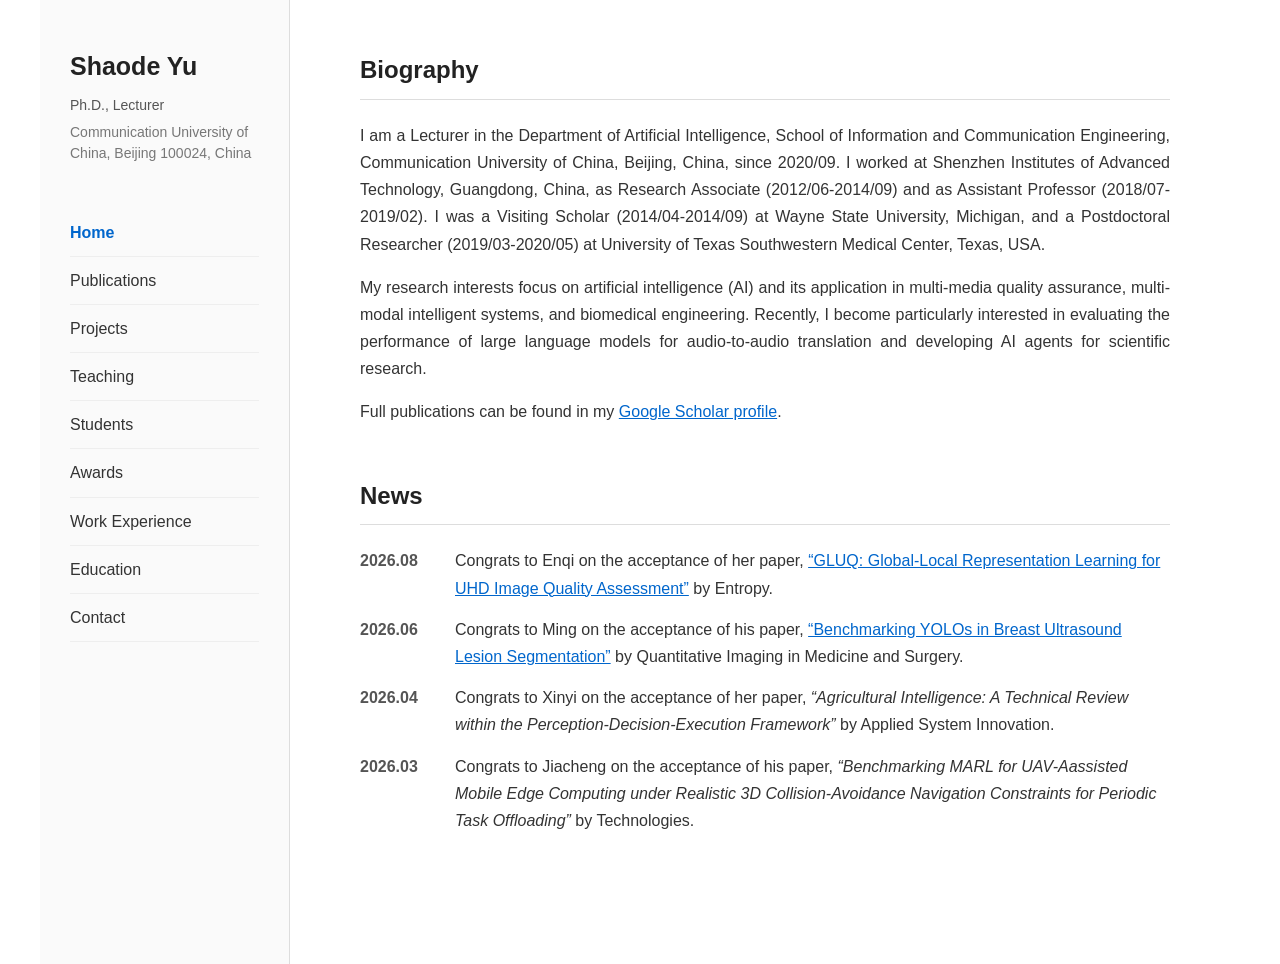
==== index.html @ a2f4016d "Update index.html" ====
<!DOCTYPE html>
<html lang="en">

<head>
    <!-- 字符编码，保证中文、英文都正常显示 -->
    <meta charset="UTF-8">

    <!-- 让网页在手机和平板上正常缩放 -->
    <meta name="viewport" content="width=device-width, initial-scale=1.0">

    <!-- 浏览器标签页显示的标题 -->
    <title>Shaode Yu | Personal Homepage</title>

    <!-- 引入统一的 CSS 样式文件 -->
    <link rel="stylesheet" href="style.css">
</head>


<body>

    <!--
        整个页面的总容器
        里面包含：
        1. 左侧 sidebar
        2. 右侧 main content
    -->
    <div class="page-container">


        <!-- =====================================================
             左侧导航栏
        ====================================================== -->
        <aside class="sidebar">

            <!-- 姓名 -->
            <div class="profile-block">

                <h1 class="profile-name">
                    Shaode Yu
                </h1>

                <p class="profile-title">
                    Ph.D., Lecturer
                </p>

                <p class="profile-affiliation">
                    Communication University of China, Beijing 100024, China
                </p>

            </div>


            <!-- 导航菜单 -->
            <nav class="menu">

                <a href="index.html" class="active">
                    Home
                </a>

                <a href="publications.html">
                    Publications
                </a>

                <a href="projects.html">
                    Projects
                </a>

                <a href="teaching.html">
                    Teaching
                </a>

                <a href="students.html">
                    Students
                </a>

                <a href="awards.html">
                    Awards
                </a>

                <a href="work.html">
                    Work Experience
                </a>

                <a href="education.html">
                    Education
                </a>
                
                <a href="contact.html">
                    Contact
                </a>

            </nav>


        </aside>



        <!-- =====================================================
             右侧主要内容
        ====================================================== -->
        <main class="content">


            <!-- =========================
                 Biography
            ========================== -->
            <section class="section">

                <h2>Biography</h2>

                <p>
                    I am a Lecturer in the Department of Artificial Intelligence, School of Information and Communication Engineering, 
                    Communication University of China, Beijing, China, since 2020/09. 
                    I worked at Shenzhen Institutes of Advanced Technology, Guangdong, China, 
                    as Research Associate (2012/06-2014/09) and as Assistant Professor (2018/07-2019/02). 
                    I was a Visiting Scholar (2014/04-2014/09) at Wayne State University, Michigan, 
                    and a Postdoctoral Researcher (2019/03-2020/05) at University of Texas Southwestern Medical Center, Texas, USA. 
                </p>

                <p>
                    My research interests focus on artificial intelligence (AI) and its application in multi-media quality assurance, 
                    multi-modal intelligent systems, and biomedical engineering. 
                    Recently, I become particularly interested in evaluating the performance of large language models 
                    for audio-to-audio translation and developing AI agents for scientific research.
                </p>

                <p>
                    Full publications can be found in my <a href="https://scholar.google.com/citations?user=_C29QQoAAAAJ&hl=en&oi=ao">Google Scholar profile</a>.
                </p>

            </section>



            <!-- =========================
                 News
            ========================== -->
            <section class="section">

                <h2>News</h2>

                <div class="news-list">

                    <div class="news-item">

                        <span class="news-date">
                            2026.08
                        </span>

                        <span class="news-content">
                            Congrats to Enqi on the acceptance of her paper, 
                            <a href="https://www.mdpi.com/1099-4300/28/8/861">“GLUQ: Global-Local Representation Learning for UHD Image Quality Assessment”</a>
                            by Entropy.
                        </span>

                    </div>


                    <div class="news-item">

                        <span class="news-date">
                            2026.06
                        </span>

                        <span class="news-content">
                            Congrats to Ming on the acceptance of his paper, 
                            <a href="https://qims.amegroups.org/article/view/154956">“Benchmarking YOLOs in Breast Ultrasound Lesion Segmentation”</a>
                            by Quantitative Imaging in Medicine and Surgery.
                        </span>

                    </div>


                    <div class="news-item">

                        <span class="news-date">
                            2026.04
                        </span>

                        <span class="news-content">
                            Congrats to Xinyi on the acceptance of her paper, 
                            <em>“Agricultural Intelligence: A Technical Review within the Perception-Decision-Execution Framework”</em> 
                            by Applied System Innovation.
                        </span>

                    </div>


                    <div class="news-item">

                        <span class="news-date">
                            2026.03
                        </span>

                        <span class="news-content">
                            Congrats to Jiacheng on the acceptance of his paper, 
                            <em>“Benchmarking MARL for UAV-Aassisted Mobile Edge Computing under Realistic 3D Collision-Avoidance Navigation Constraints for Periodic Task Offloading”</em> 
                            by Technologies.
                        </span>

                    </div>

                </div>

            </section>


        </main>

    </div>

</body>

</html>
---- style.css ----
/* ============================================================
   1. 全局设置
============================================================ */


/*
 * box-sizing: border-box
 *
 * 非常建议所有现代网页都加入。
 *
 * 默认情况下：
 * width = 内容宽度
 *
 * 加上 border-box 后：
 * width = 内容 + padding + border
 *
 * 这样布局更容易计算。
 */
* {
    box-sizing: border-box;
}


/*
 * body 是整个网页
 */
body {

    /* 去掉浏览器默认外边距 */
    margin: 0;

    padding: 0;


    /*
     * 字体
     *
     * Arial：Windows / Linux 常见
     * Helvetica：macOS 常见
     * sans-serif：如果前面的字体都没有，就使用系统无衬线字体
     */
    font-family:
        Arial,
        Helvetica,
        sans-serif;


    /* 正文字体颜色 */
    color: #333333;


    /* 页面背景 */
    background-color: #ffffff;


    /*
     * 行高
     *
     * 1.7 表示：
     * 行距大约为字体大小的 1.7 倍
     *
     * 对学术主页比较舒服
     */
    line-height: 1.7;


    /* 正文字号 */
    font-size: 16px;
}




/* ============================================================
   2. 整体页面布局
============================================================ */

.page-container {

    /*
     * Flex 布局
     *
     * 让 sidebar 和 content 横向排列
     */
    display: flex;


    /*
     * 页面最大宽度
     *
     * 即使显示器很宽，
     * 网页内容也不会无限变宽。
     */
    max-width: 1200px;


    /*
     * margin: 0 auto
     *
     * 上下边距 = 0
     * 左右自动
     *
     * 最终效果：
     * 整个网站水平居中
     */
    margin: 0 auto;


    /*
     * 最小高度为一个完整浏览器窗口
     */
    min-height: 100vh;
}




/* ============================================================
   3. 左侧 Sidebar
============================================================ */

.sidebar {

    /*
     * 固定宽度
     */
    width: 250px;


    /*
     * 防止 sidebar 被 Flex 压缩
     */
    flex-shrink: 0;


    /*
     * 内部留白
     *
     * 上下 50px
     * 左右 30px
     */
    padding: 50px 30px;


    /*
     * 右侧边界线
     */
    border-right: 1px solid #dddddd;


    /*
     * 非纯白背景
     *
     * 很浅的灰色
     */
    background-color: #fafafa;
}




/* ============================================================
   4. 左侧个人信息
============================================================ */

.profile-block {

    margin-bottom: 45px;
}


.profile-name {

    /*
     * 去掉 h1 默认上下间距
     */
    margin: 0 0 12px 0;


    font-size: 25px;

    font-weight: 600;

    line-height: 1.3;

    color: #222222;
}


.profile-title {

    margin: 0 0 6px 0;

    font-size: 14px;

    color: #555555;

    line-height: 1.5;
}


.profile-affiliation {

    margin: 0;

    font-size: 14px;

    color: #777777;

    line-height: 1.5;
}




/* ============================================================
   5. 左侧导航菜单
============================================================ */

.menu {

    /*
     * 将菜单变成 Flex
     */
    display: flex;


    /*
     * 纵向排列
     *
     * 默认 flex 是横向
     * column 改成上下排列
     */
    flex-direction: column;


    margin-bottom: 50px;
}




.menu a {

    /*
     * 去掉超链接默认下划线
     */
    text-decoration: none;


    color: #333333;


    /*
     * 上下各 10px
     */
    padding: 10px 0;


    font-size: 16px;


    /*
     * 每个菜单之间放一条非常浅的线
     */
    border-bottom: 1px solid #eeeeee;


    /*
     * 颜色变化动画
     */
    transition: color 0.2s ease;
}




/*
 * 鼠标移动到菜单上
 */
.menu a:hover {

    color: #0066cc;
}




/*
 * 当前页面
 *
 * 首页中：
 *
 * <a href="index.html" class="active">
 *
 * 所以 Home 会显示为蓝色和粗体
 */
.menu a.active {

    color: #0066cc;

    font-weight: 600;
}




/* ============================================================
   6. Sidebar 底部
============================================================ */

.sidebar-footer {

    font-size: 13px;

    color: #777777;
}


.sidebar-footer p {

    margin: 0 0 3px 0;
}


.sidebar-footer a {

    color: #555555;

    text-decoration: none;

    word-break: break-word;
}


.sidebar-footer a:hover {

    color: #0066cc;

    text-decoration: underline;
}




/* ============================================================
   7. 右侧正文
============================================================ */

.content {

    /*
     * flex: 1
     *
     * Sidebar 固定 250px，
     * 剩余空间全部给 content
     */
    flex: 1;


    /*
     * 正文留白
     */
    padding: 50px 70px 80px 70px;


    /*
     * 防止正文太宽
     */
    min-width: 0;
}




/* ============================================================
   8. Section
============================================================ */

.section {

    margin-bottom: 50px;
}




/* ============================================================
   9. 标题
============================================================ */

.section h2 {

    margin-top: 0;

    margin-bottom: 22px;


    /*
     * 标题大小
     */
    font-size: 24px;


    /*
     * 不是特别粗
     */
    font-weight: 600;


    color: #222222;


    /*
     * 标题下面增加一条线
     */
    padding-bottom: 8px;

    border-bottom: 1px solid #dddddd;
}




/* ============================================================
   10. 正文段落
============================================================ */

.section p {

    margin-top: 0;

    margin-bottom: 16px;


    /*
     * 文本两端对齐
     *
     * 学术主页常见
     */
    text-align: justify;
}




/* ============================================================
   11. Research Interests
============================================================ */

.interest-list {

    margin: 0;

    padding-left: 22px;
}


.interest-list li {

    margin-bottom: 7px;
}




/* ============================================================
   12. News
============================================================ */

.news-list {

    display: flex;

    flex-direction: column;

    gap: 14px;
}




.news-item {

    /*
     * 每条新闻本身也使用 Flex
     *
     * 左边日期
     * 右边新闻
     */
    display: flex;


    /*
     * 日期和新闻之间距离
     */
    gap: 20px;
}




.news-date {

    /*
     * 日期固定宽度
     *
     * 防止每条新闻文本起始位置不一样
     */
    width: 75px;

    flex-shrink: 0;


    color: #555555;

    font-weight: 600;
}




.news-content {

    flex: 1;
}




/* ============================================================
   13. 普通超链接
============================================================ */

a {

    color: #0066cc;
}


a:hover {

    color: #004999;
}




/* ============================================================
   14. 平板适配
============================================================ */

@media (max-width: 900px) {

    .sidebar {

        width: 220px;

        padding: 40px 25px;
    }


    .content {

        padding: 40px 40px 70px 40px;
    }

}




/* ============================================================
   15. 手机适配
============================================================ */

@media (max-width: 700px) {

    /*
     * 手机上不再左右排列
     *
     * 改成：
     *
     * sidebar
     * -------
     * content
     */
    .page-container {

        flex-direction: column;
    }


    .sidebar {

        width: 100%;

        padding: 25px;


        border-right: none;

        border-bottom: 1px solid #dddddd;
    }


    .profile-block {

        margin-bottom: 20px;
    }


    /*
     * 手机上的导航菜单改成横向
     */
    .menu {

        flex-direction: row;

        flex-wrap: wrap;

        gap: 8px 20px;

        margin-bottom: 20px;
    }


    .menu a {

        padding: 4px 0;

        border-bottom: none;
    }


    .sidebar-footer {

        display: none;
    }


    .content {

        padding: 30px 25px 50px 25px;
    }


    /*
     * 手机上 News 改成上下显示
     */
    .news-item {

        display: block;
    }


    .news-date {

        display: block;

        width: auto;

        margin-bottom: 2px;
    }

}
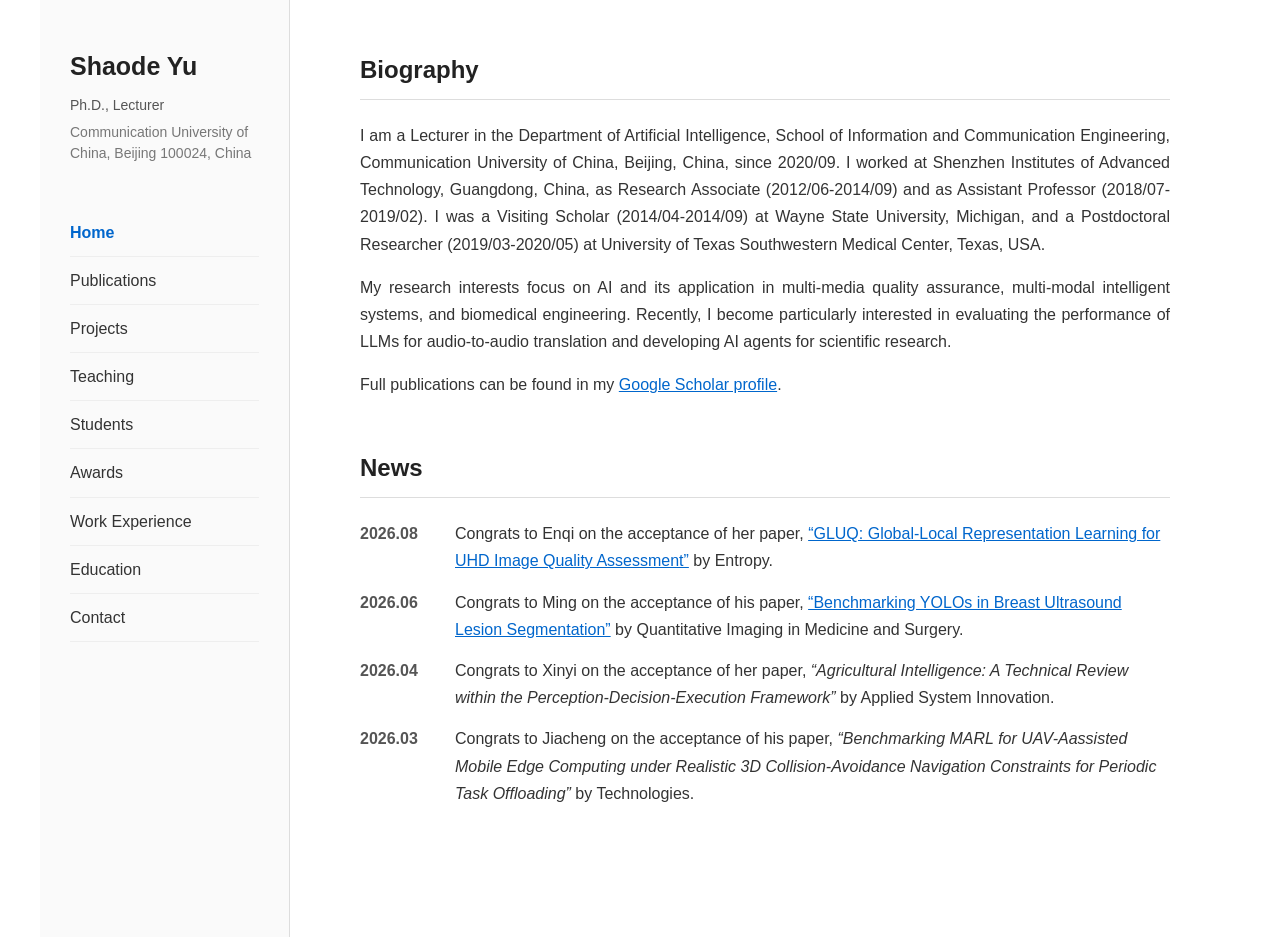
==== commit e4a5aab8: "Update index.html" ====
--- a/index.html
+++ b/index.html
@@ -119,9 +119,9 @@
                 </p>
 
                 <p>
-                    My research interests focus on artificial intelligence (AI) and its application in multi-media quality assurance, 
+                    My research interests focus on AI and its application in multi-media quality assurance, 
                     multi-modal intelligent systems, and biomedical engineering. 
-                    Recently, I become particularly interested in evaluating the performance of large language models 
+                    Recently, I become particularly interested in evaluating the performance of LLMs 
                     for audio-to-audio translation and developing AI agents for scientific research.
                 </p>
 
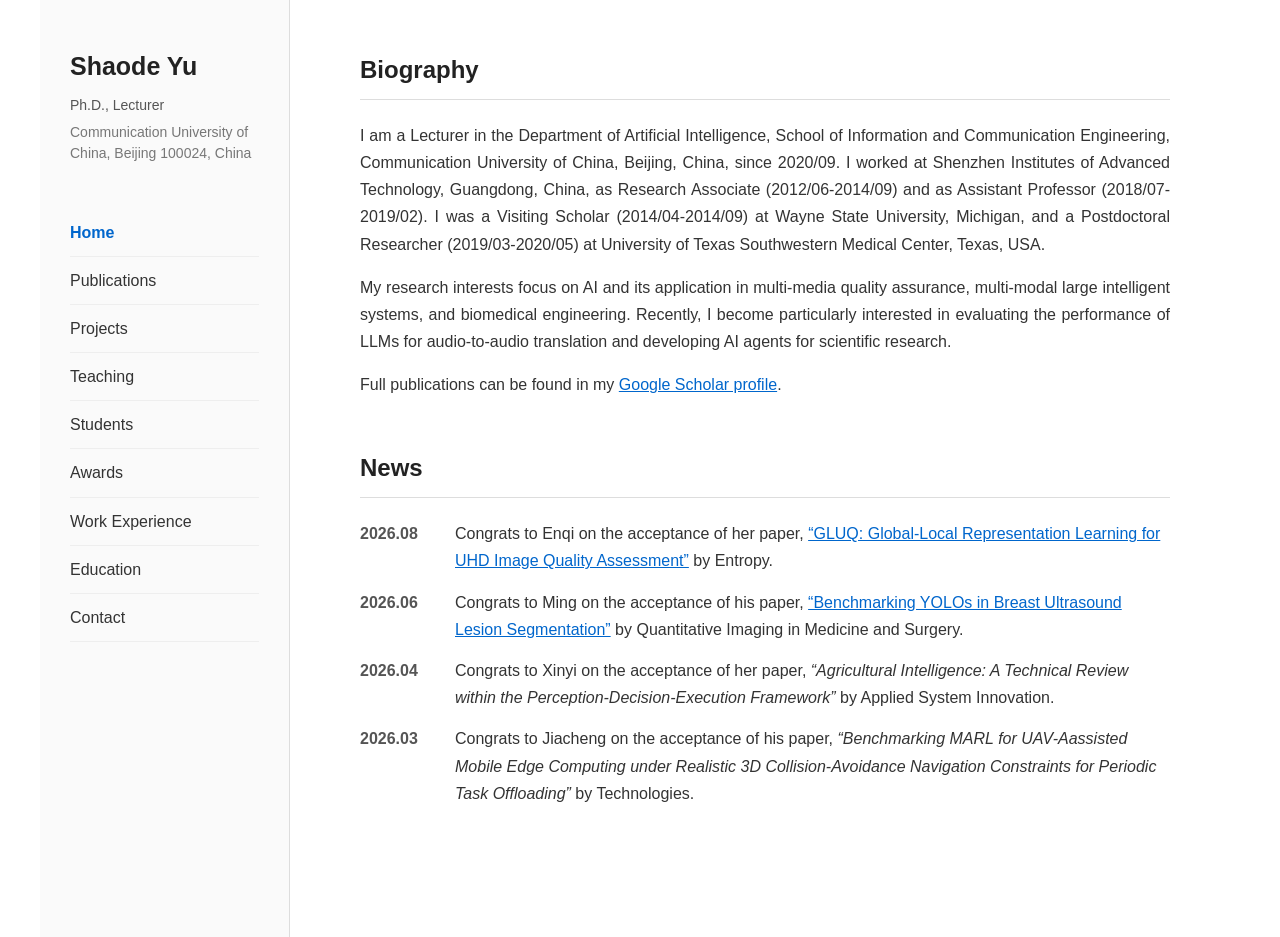
==== commit 6381157c: "Update index.html" ====
--- a/index.html
+++ b/index.html
@@ -120,7 +120,7 @@
 
                 <p>
                     My research interests focus on AI and its application in multi-media quality assurance, 
-                    multi-modal intelligent systems, and biomedical engineering. 
+                    multi-modal large intelligent systems, and biomedical engineering. 
                     Recently, I become particularly interested in evaluating the performance of LLMs 
                     for audio-to-audio translation and developing AI agents for scientific research.
                 </p>
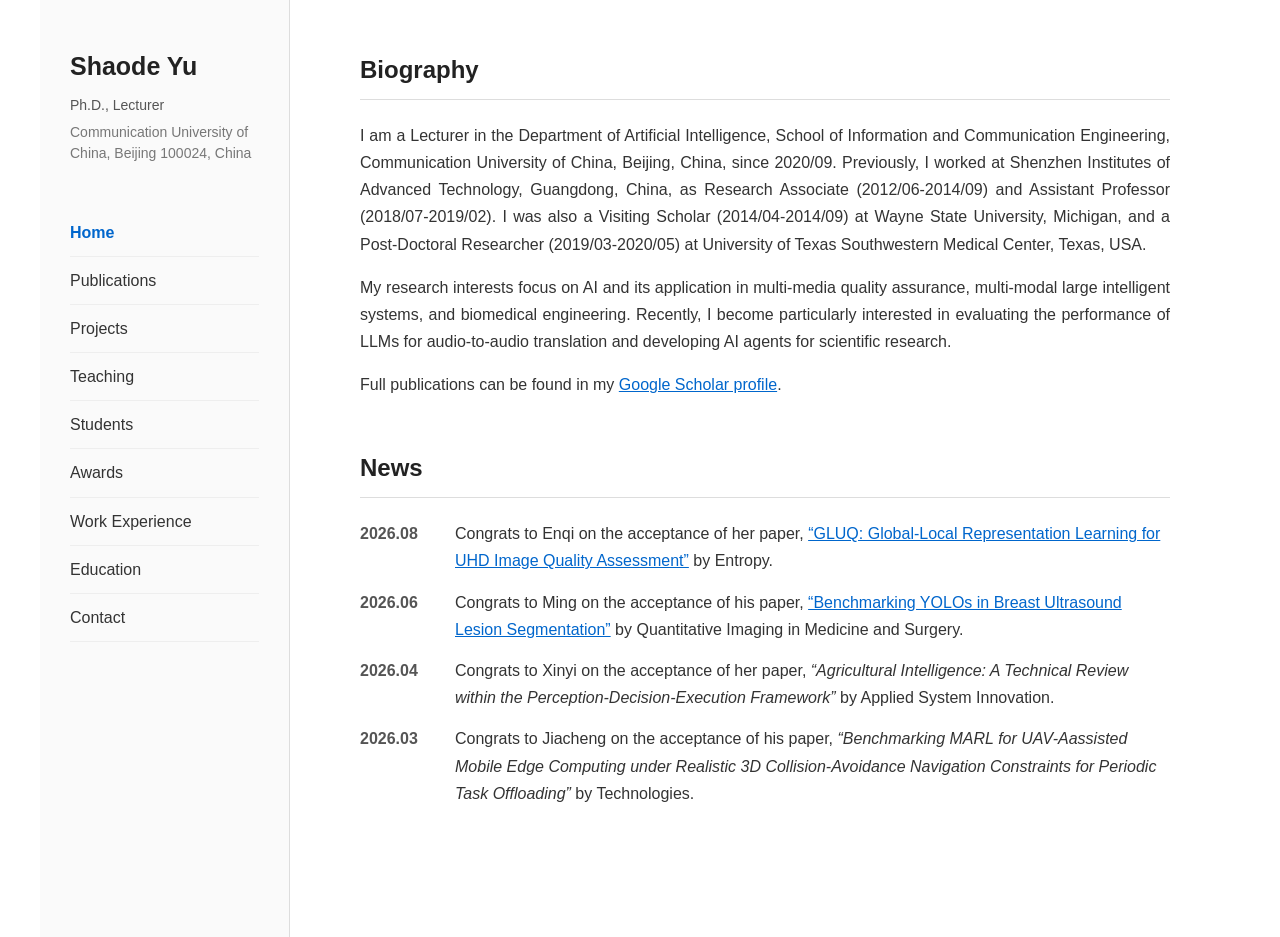
==== commit 8ef063fe: "Update index.html" ====
--- a/index.html
+++ b/index.html
@@ -112,10 +112,10 @@
                 <p>
                     I am a Lecturer in the Department of Artificial Intelligence, School of Information and Communication Engineering, 
                     Communication University of China, Beijing, China, since 2020/09. 
-                    I worked at Shenzhen Institutes of Advanced Technology, Guangdong, China, 
-                    as Research Associate (2012/06-2014/09) and as Assistant Professor (2018/07-2019/02). 
-                    I was a Visiting Scholar (2014/04-2014/09) at Wayne State University, Michigan, 
-                    and a Postdoctoral Researcher (2019/03-2020/05) at University of Texas Southwestern Medical Center, Texas, USA. 
+                    Previously, I worked at Shenzhen Institutes of Advanced Technology, Guangdong, China, 
+                    as Research Associate (2012/06-2014/09) and Assistant Professor (2018/07-2019/02). 
+                    I was also a Visiting Scholar (2014/04-2014/09) at Wayne State University, Michigan, 
+                    and a Post-Doctoral Researcher (2019/03-2020/05) at University of Texas Southwestern Medical Center, Texas, USA. 
                 </p>
 
                 <p>
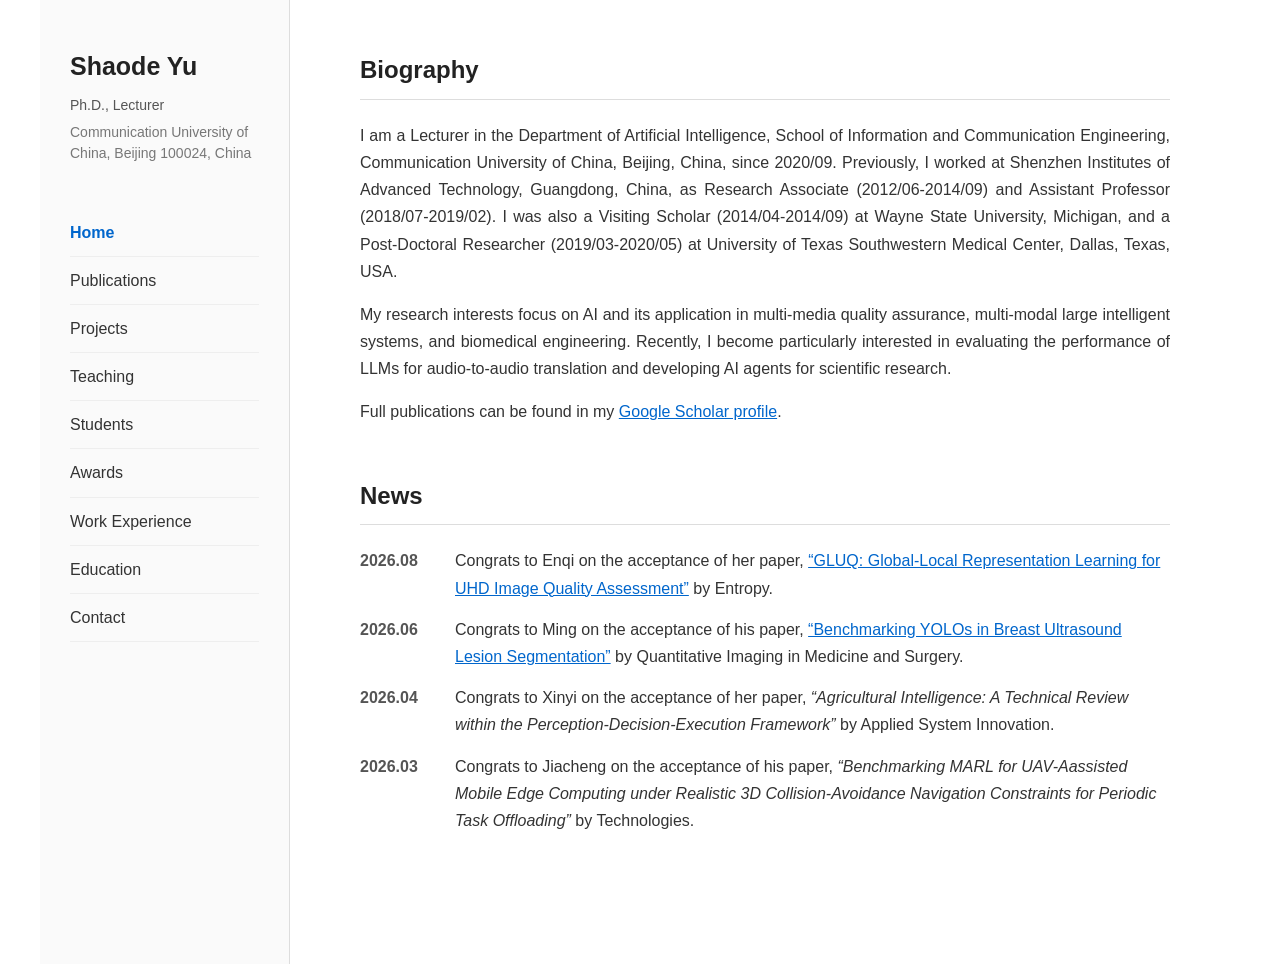
==== commit 35450dd4: "Update index.html" ====
--- a/index.html
+++ b/index.html
@@ -115,7 +115,7 @@
                     Previously, I worked at Shenzhen Institutes of Advanced Technology, Guangdong, China, 
                     as Research Associate (2012/06-2014/09) and Assistant Professor (2018/07-2019/02). 
                     I was also a Visiting Scholar (2014/04-2014/09) at Wayne State University, Michigan, 
-                    and a Post-Doctoral Researcher (2019/03-2020/05) at University of Texas Southwestern Medical Center, Texas, USA. 
+                    and a Post-Doctoral Researcher (2019/03-2020/05) at University of Texas Southwestern Medical Center, Dallas, Texas, USA. 
                 </p>
 
                 <p>
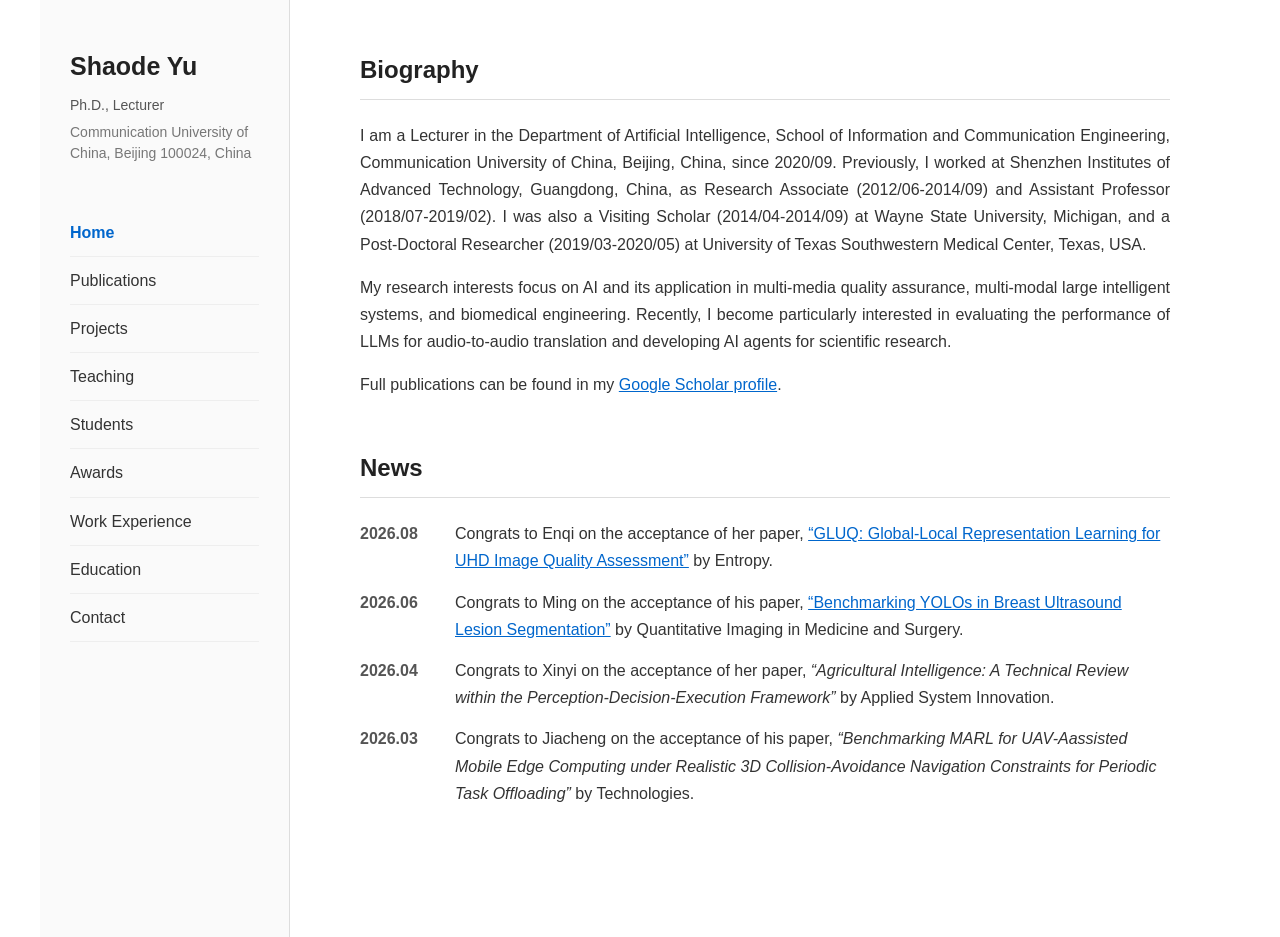
==== commit 9e294b00: "Update index.html" ====
--- a/index.html
+++ b/index.html
@@ -115,7 +115,7 @@
                     Previously, I worked at Shenzhen Institutes of Advanced Technology, Guangdong, China, 
                     as Research Associate (2012/06-2014/09) and Assistant Professor (2018/07-2019/02). 
                     I was also a Visiting Scholar (2014/04-2014/09) at Wayne State University, Michigan, 
-                    and a Post-Doctoral Researcher (2019/03-2020/05) at University of Texas Southwestern Medical Center, Dallas, Texas, USA. 
+                    and a Post-Doctoral Researcher (2019/03-2020/05) at University of Texas Southwestern Medical Center, Texas, USA. 
                 </p>
 
                 <p>
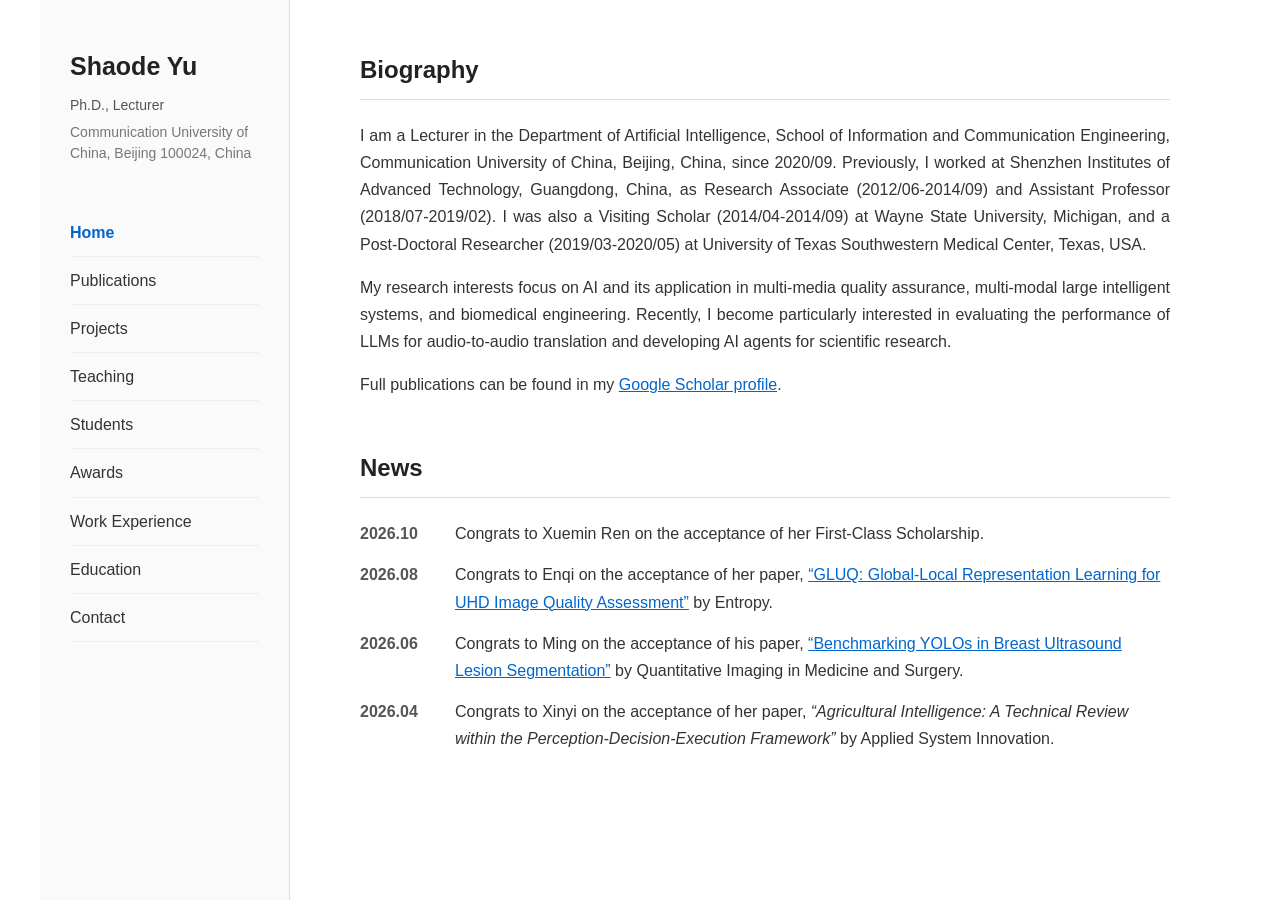
==== commit e448af8c: "Update index.html" ====
--- a/index.html
+++ b/index.html
@@ -145,6 +145,19 @@
                     <div class="news-item">
 
                         <span class="news-date">
+                            2026.10
+                        </span>
+
+                        <span class="news-content">
+                            Congrats to Xuemin Ren on the acceptance of her First-Class Scholarship.
+                        </span>
+
+                    </div>
+
+                    
+                    <div class="news-item">
+
+                        <span class="news-date">
                             2026.08
                         </span>
 
@@ -187,20 +200,6 @@
                     </div>
 
 
-                    <div class="news-item">
-
-                        <span class="news-date">
-                            2026.03
-                        </span>
-
-                        <span class="news-content">
-                            Congrats to Jiacheng on the acceptance of his paper, 
-                            <em>“Benchmarking MARL for UAV-Aassisted Mobile Edge Computing under Realistic 3D Collision-Avoidance Navigation Constraints for Periodic Task Offloading”</em> 
-                            by Technologies.
-                        </span>
-
-                    </div>
-
                 </div>
 
             </section>
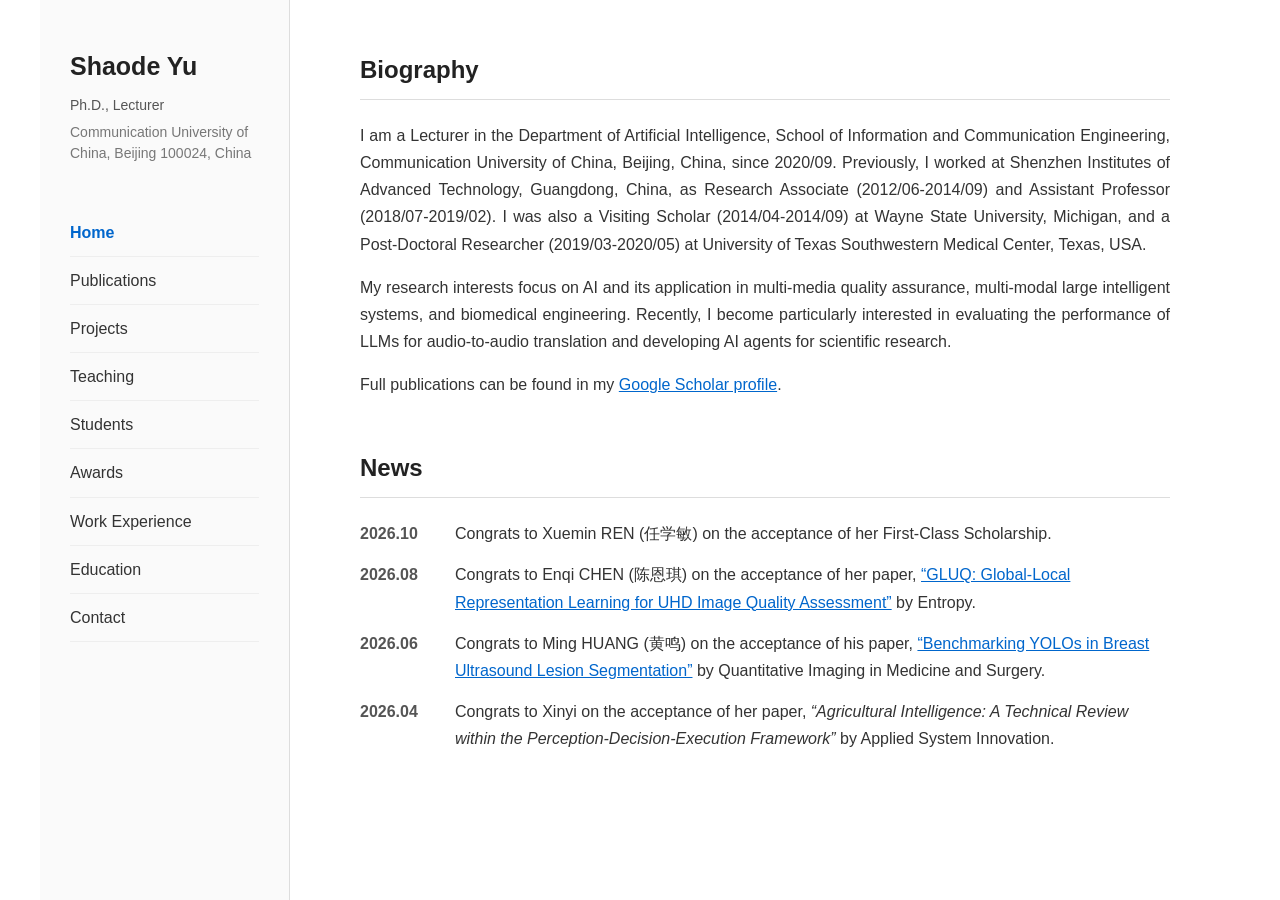
==== commit 6500d0b8: "Update index.html" ====
--- a/index.html
+++ b/index.html
@@ -149,7 +149,7 @@
                         </span>
 
                         <span class="news-content">
-                            Congrats to Xuemin Ren on the acceptance of her First-Class Scholarship.
+                            Congrats to Xuemin REN (任学敏) on the acceptance of her First-Class Scholarship.
                         </span>
 
                     </div>
@@ -162,7 +162,7 @@
                         </span>
 
                         <span class="news-content">
-                            Congrats to Enqi on the acceptance of her paper, 
+                            Congrats to Enqi CHEN (陈恩琪) on the acceptance of her paper, 
                             <a href="https://www.mdpi.com/1099-4300/28/8/861">“GLUQ: Global-Local Representation Learning for UHD Image Quality Assessment”</a>
                             by Entropy.
                         </span>
@@ -177,7 +177,7 @@
                         </span>
 
                         <span class="news-content">
-                            Congrats to Ming on the acceptance of his paper, 
+                            Congrats to Ming HUANG (黄鸣) on the acceptance of his paper, 
                             <a href="https://qims.amegroups.org/article/view/154956">“Benchmarking YOLOs in Breast Ultrasound Lesion Segmentation”</a>
                             by Quantitative Imaging in Medicine and Surgery.
                         </span>
